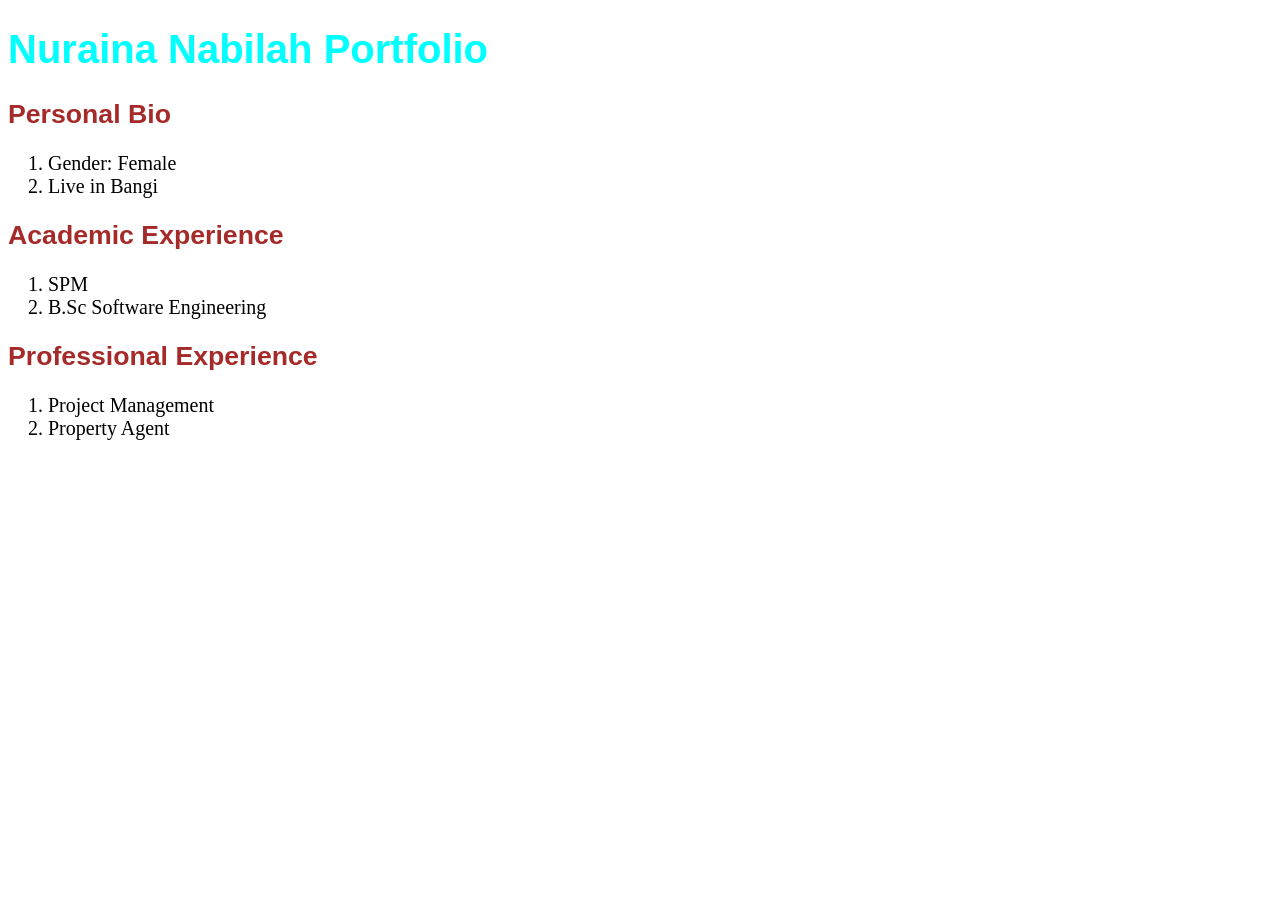
==== index.html @ b58f6f41 "style and work" ====
<!DOCTYPE html>
<html lang="en">

<head>
    <meta charset="UTF-8">
    <meta name="viewport" content="width=device-width, initial-scale=1.0">
    <title>Document</title>

    <link rel="stylesheet" href="style.css">
</head>

<body>
    <h1>Nuraina Nabilah Portfolio</h1>

    <h2>Personal Bio</h2>
    <ol>
        <li>Gender: Female</li>
        <li>Live in Bangi</li>
    </ol>

    <h2>Academic Experience</h2>
    <ol>
        <li>SPM</li>
        <li>B.Sc Software Engineering</li>
    </ol>

    <h2>Professional Experience</h2>
    <ol>
        <li>Project Management</li>
        <li>Property Agent</li>
    </ol>
</body>

</html>
---- style.css ----
body * {
    font-family: 'Times New Roman', Times, serif;
    font-size: 15pt;
}

h1 {
    font-family: 'Franklin Gothic Medium', 'Arial Narrow', Arial, sans-serif;
    font-size: 30pt;
    color: aqua;
}

h2 {
    font-family: 'Franklin Gothic Medium', 'Arial Narrow', Arial, sans-serif;
    font-size: 20pt;
    color: brown;
}
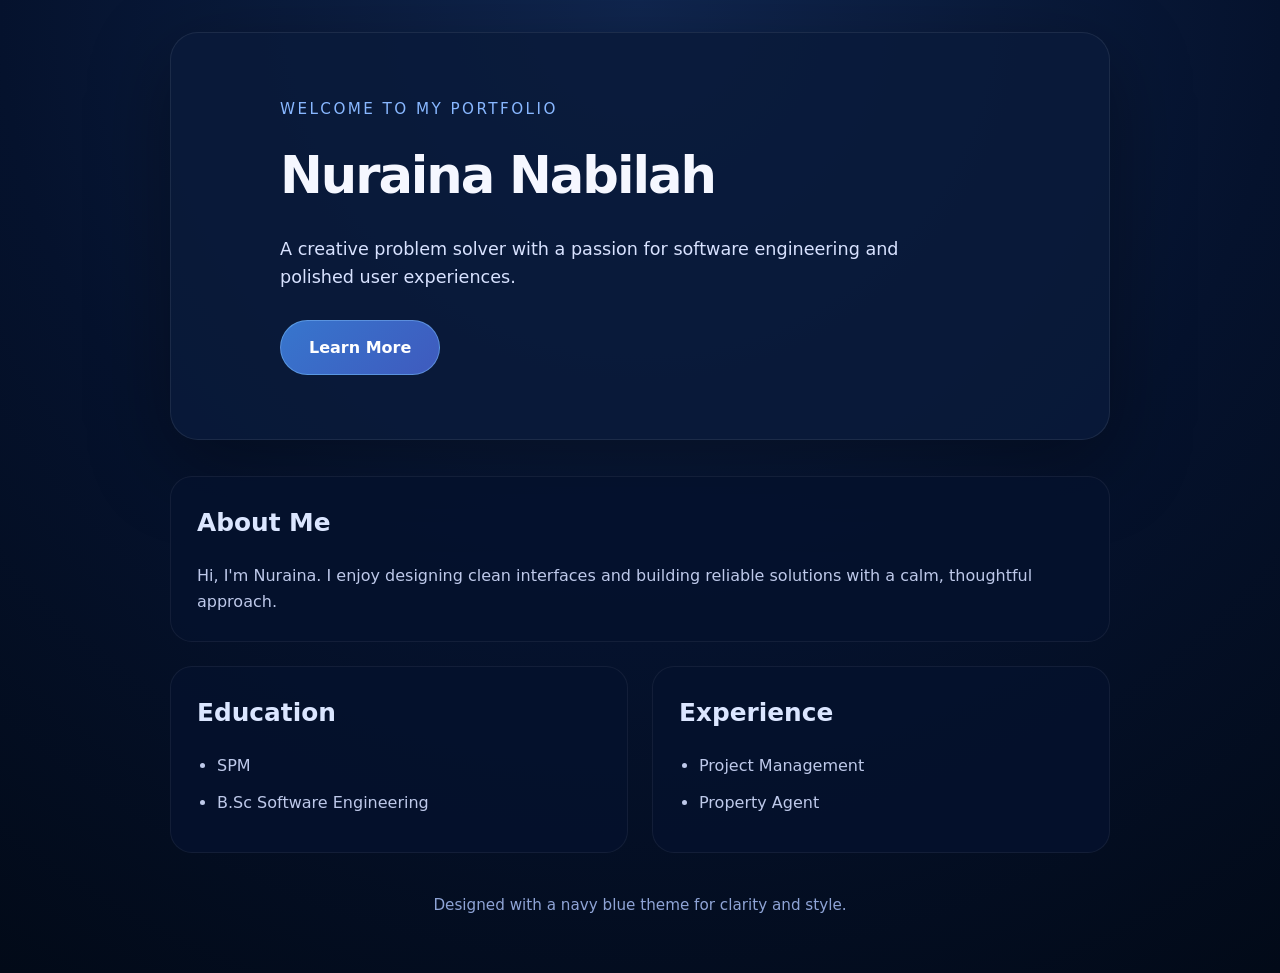
==== commit 28903e8c: "blue theme" ====
--- a/index.html
+++ b/index.html
@@ -4,31 +4,48 @@
 <head>
     <meta charset="UTF-8">
     <meta name="viewport" content="width=device-width, initial-scale=1.0">
-    <title>Document</title>
-
+    <title>Nuraina Nabilah Portfolio</title>
     <link rel="stylesheet" href="style.css">
 </head>
 
 <body>
-    <h1>Nuraina Nabilah Portfolio</h1>
+    <div class="page-wrapper">
+        <header class="hero">
+            <div class="hero-content">
+                <p class="eyebrow">Welcome to my portfolio</p>
+                <h1>Nuraina Nabilah</h1>
+                <p class="hero-copy">A creative problem solver with a passion for software engineering and polished user experiences.</p>
+                <a href="#about" class="button">Learn More</a>
+            </div>
+        </header>
 
-    <h2>Personal Bio</h2>
-    <ol>
-        <li>Gender: Female</li>
-        <li>Live in Bangi</li>
-    </ol>
+        <main class="content">
+            <section id="about" class="card">
+                <h2>About Me</h2>
+                <p>Hi, I'm Nuraina. I enjoy designing clean interfaces and building reliable solutions with a calm, thoughtful approach.</p>
+            </section>
 
-    <h2>Academic Experience</h2>
-    <ol>
-        <li>SPM</li>
-        <li>B.Sc Software Engineering</li>
-    </ol>
+            <section class="card">
+                <h2>Education</h2>
+                <ul>
+                    <li>SPM</li>
+                    <li>B.Sc Software Engineering</li>
+                </ul>
+            </section>
 
-    <h2>Professional Experience</h2>
-    <ol>
-        <li>Project Management</li>
-        <li>Property Agent</li>
-    </ol>
+            <section class="card">
+                <h2>Experience</h2>
+                <ul>
+                    <li>Project Management</li>
+                    <li>Property Agent</li>
+                </ul>
+            </section>
+        </main>
+
+        <footer class="footer">
+            <p>Designed with a navy blue theme for clarity and style.</p>
+        </footer>
+    </div>
 </body>
 
 </html>
--- a/style.css
+++ b/style.css
@@ -1,16 +1,136 @@
-body * {
-    font-family: 'Times New Roman', Times, serif;
-    font-size: 15pt;
+/* Global styles */
+:root {
+    color-scheme: dark;
+    color: #f5f7ff;
+    background: #05122d;
+    font-family: Inter, system-ui, -apple-system, BlinkMacSystemFont, 'Segoe UI', sans-serif;
+}
+
+* {
+    box-sizing: border-box;
+}
+
+body {
+    margin: 0;
+    min-height: 100vh;
+    background: radial-gradient(circle at top, #10264f 0%, #05122d 55%, #020a18 100%);
+    color: #e8eefc;
+    line-height: 1.6;
+}
+
+a {
+    color: #82c7ff;
+    text-decoration: none;
+}
+
+a:hover {
+    text-decoration: underline;
+}
+
+.page-wrapper {
+    max-width: 980px;
+    margin: 0 auto;
+    padding: 32px 20px 40px;
+}
+
+.hero {
+    padding: 64px 28px;
+    border: 1px solid rgba(255, 255, 255, 0.08);
+    border-radius: 28px;
+    background: rgba(10, 27, 58, 0.85);
+    box-shadow: 0 24px 80px rgba(0, 0, 0, 0.35);
+}
+
+.hero-content {
+    max-width: 720px;
+    margin: 0 auto;
+}
+
+.eyebrow {
+    margin: 0 0 14px;
+    color: #88b7ff;
+    font-size: 0.95rem;
+    letter-spacing: 0.16em;
+    text-transform: uppercase;
 }
 
 h1 {
-    font-family: 'Franklin Gothic Medium', 'Arial Narrow', Arial, sans-serif;
-    font-size: 30pt;
-    color: aqua;
+    margin: 0 0 18px;
+    font-size: clamp(2.8rem, 4vw, 4.5rem);
+    letter-spacing: -0.04em;
+    color: #f5f7ff;
 }
 
-h2 {
-    font-family: 'Franklin Gothic Medium', 'Arial Narrow', Arial, sans-serif;
-    font-size: 20pt;
-    color: brown;
-}+.hero-copy {
+    margin: 0 0 28px;
+    max-width: 680px;
+    font-size: 1.1rem;
+    color: #d8e2ff;
+}
+
+.button {
+    display: inline-block;
+    padding: 14px 28px;
+    border-radius: 999px;
+    border: 1px solid rgba(130, 199, 255, 0.45);
+    background: linear-gradient(135deg, rgba(58, 123, 213, 0.95), rgba(66, 94, 197, 0.95));
+    color: white;
+    font-weight: 600;
+    transition: transform 0.2s ease, box-shadow 0.2s ease;
+}
+
+.button:hover {
+    transform: translateY(-1px);
+    box-shadow: 0 16px 32px rgba(27, 102, 185, 0.25);
+}
+
+.content {
+    display: grid;
+    gap: 24px;
+    margin-top: 36px;
+}
+
+.card {
+    padding: 26px;
+    border-radius: 22px;
+    background: rgba(5, 18, 45, 0.88);
+    border: 1px solid rgba(255, 255, 255, 0.06);
+}
+
+.card h2 {
+    margin-top: 0;
+    color: #dbe6ff;
+    font-size: 1.55rem;
+}
+
+.card p,
+.card ul {
+    margin: 14px 0 0;
+    color: #bec9ea;
+    font-size: 1rem;
+}
+
+.card ul {
+    padding-left: 1.25rem;
+}
+
+.card li {
+    margin-bottom: 0.7rem;
+}
+
+.footer {
+    margin-top: 40px;
+    text-align: center;
+    color: #8fa4d6;
+    font-size: 0.95rem;
+}
+
+@media (min-width: 760px) {
+    .content {
+        grid-template-columns: repeat(2, minmax(0, 1fr));
+    }
+
+    .content .card:nth-child(1) {
+        grid-column: span 2;
+    }
+}
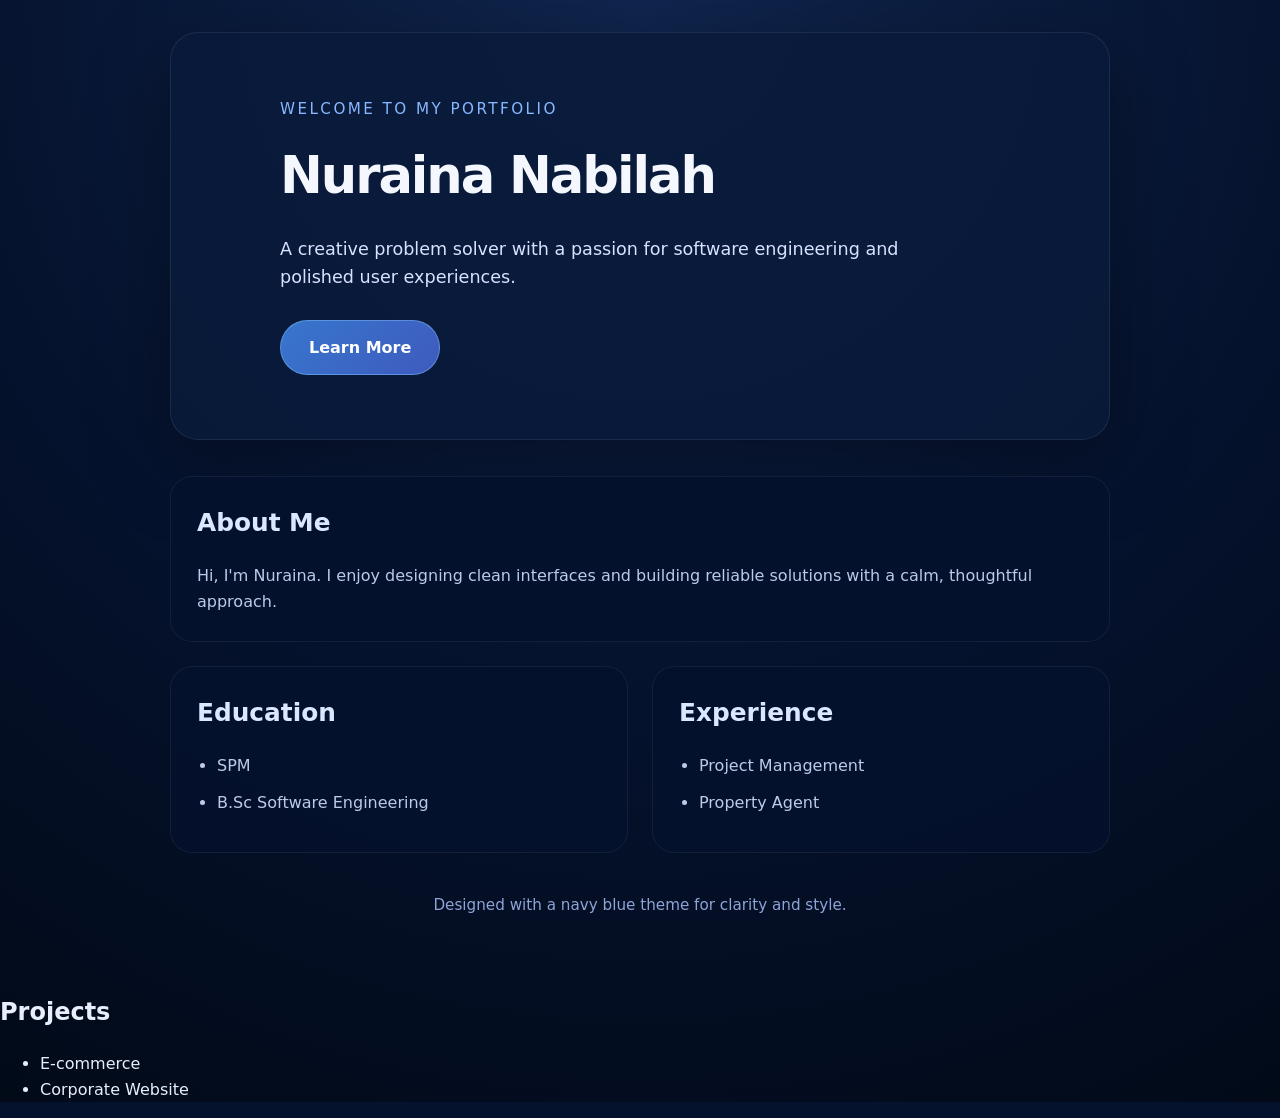
==== commit b5efdaec: "new commit" ====
--- a/index.html
+++ b/index.html
@@ -14,7 +14,8 @@
             <div class="hero-content">
                 <p class="eyebrow">Welcome to my portfolio</p>
                 <h1>Nuraina Nabilah</h1>
-                <p class="hero-copy">A creative problem solver with a passion for software engineering and polished user experiences.</p>
+                <p class="hero-copy">A creative problem solver with a passion for software engineering and polished user
+                    experiences.</p>
                 <a href="#about" class="button">Learn More</a>
             </div>
         </header>
@@ -22,7 +23,8 @@
         <main class="content">
             <section id="about" class="card">
                 <h2>About Me</h2>
-                <p>Hi, I'm Nuraina. I enjoy designing clean interfaces and building reliable solutions with a calm, thoughtful approach.</p>
+                <p>Hi, I'm Nuraina. I enjoy designing clean interfaces and building reliable solutions with a calm,
+                    thoughtful approach.</p>
             </section>
 
             <section class="card">
@@ -46,6 +48,11 @@
             <p>Designed with a navy blue theme for clarity and style.</p>
         </footer>
     </div>
+    <h2>Projects</h2>
+    <ul>
+        <li>E-commerce</li>
+        <li>Corporate Website</li>
+    </ul>
 </body>
 
 </html>
--- a/style.css
+++ b/style.css
@@ -133,4 +133,4 @@
     .content .card:nth-child(1) {
         grid-column: span 2;
     }
-}
+}
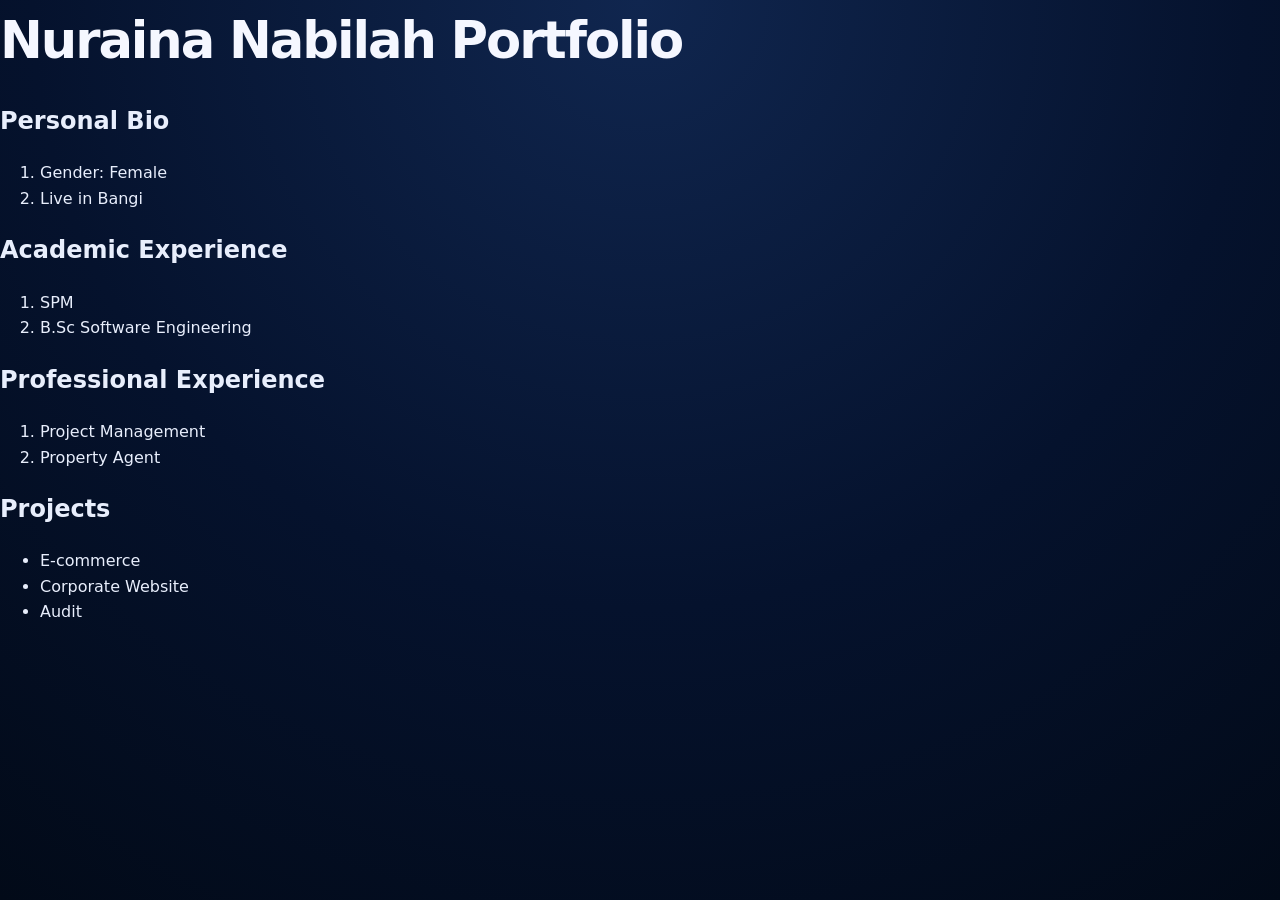
==== commit ddc18c86: "projects" ====
--- a/index.html
+++ b/index.html
@@ -4,54 +4,36 @@
 <head>
     <meta charset="UTF-8">
     <meta name="viewport" content="width=device-width, initial-scale=1.0">
-    <title>Nuraina Nabilah Portfolio</title>
+    <title>Document</title>
+
     <link rel="stylesheet" href="style.css">
 </head>
 
 <body>
-    <div class="page-wrapper">
-        <header class="hero">
-            <div class="hero-content">
-                <p class="eyebrow">Welcome to my portfolio</p>
-                <h1>Nuraina Nabilah</h1>
-                <p class="hero-copy">A creative problem solver with a passion for software engineering and polished user
-                    experiences.</p>
-                <a href="#about" class="button">Learn More</a>
-            </div>
-        </header>
+    <h1>Nuraina Nabilah Portfolio</h1>
 
-        <main class="content">
-            <section id="about" class="card">
-                <h2>About Me</h2>
-                <p>Hi, I'm Nuraina. I enjoy designing clean interfaces and building reliable solutions with a calm,
-                    thoughtful approach.</p>
-            </section>
+    <h2>Personal Bio</h2>
+    <ol>
+        <li>Gender: Female</li>
+        <li>Live in Bangi</li>
+    </ol>
 
-            <section class="card">
-                <h2>Education</h2>
-                <ul>
-                    <li>SPM</li>
-                    <li>B.Sc Software Engineering</li>
-                </ul>
-            </section>
+    <h2>Academic Experience</h2>
+    <ol>
+        <li>SPM</li>
+        <li>B.Sc Software Engineering</li>
+    </ol>
 
-            <section class="card">
-                <h2>Experience</h2>
-                <ul>
-                    <li>Project Management</li>
-                    <li>Property Agent</li>
-                </ul>
-            </section>
-        </main>
-
-        <footer class="footer">
-            <p>Designed with a navy blue theme for clarity and style.</p>
-        </footer>
-    </div>
+    <h2>Professional Experience</h2>
+    <ol>
+        <li>Project Management</li>
+        <li>Property Agent</li>
+    </ol>
     <h2>Projects</h2>
     <ul>
         <li>E-commerce</li>
         <li>Corporate Website</li>
+        <li>Audit</li>
     </ul>
 </body>
 
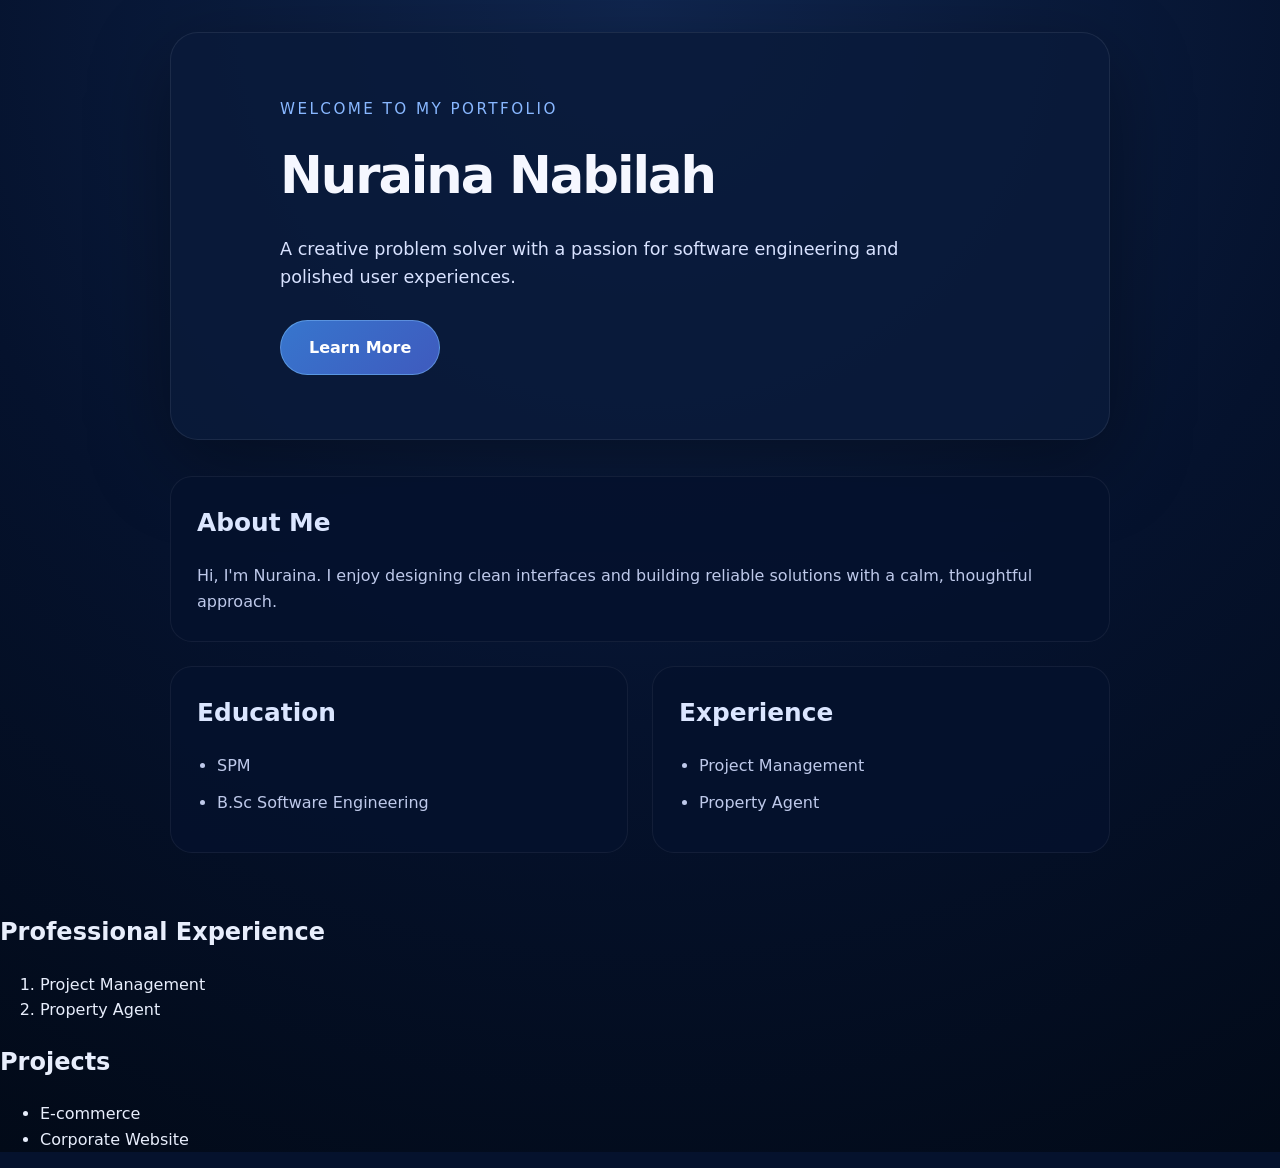
==== commit 36d74e05: "merge and resolved" ====
--- a/index.html
+++ b/index.html
@@ -4,26 +4,49 @@
 <head>
     <meta charset="UTF-8">
     <meta name="viewport" content="width=device-width, initial-scale=1.0">
-    <title>Document</title>
-
+    <title>Nuraina Nabilah Portfolio</title>
     <link rel="stylesheet" href="style.css">
 </head>
 
 <body>
-    <h1>Nuraina Nabilah Portfolio</h1>
+    <div class="page-wrapper">
+        <header class="hero">
+            <div class="hero-content">
+                <p class="eyebrow">Welcome to my portfolio</p>
+                <h1>Nuraina Nabilah</h1>
+                <p class="hero-copy">A creative problem solver with a passion for software engineering and polished user
+                    experiences.</p>
+                <a href="#about" class="button">Learn More</a>
+            </div>
+        </header>
 
-    <h2>Personal Bio</h2>
-    <ol>
-        <li>Gender: Female</li>
-        <li>Live in Bangi</li>
-    </ol>
+        <main class="content">
+            <section id="about" class="card">
+                <h2>About Me</h2>
+                <p>Hi, I'm Nuraina. I enjoy designing clean interfaces and building reliable solutions with a calm,
+                    thoughtful approach.</p>
+            </section>
 
-    <h2>Academic Experience</h2>
-    <ol>
-        <li>SPM</li>
-        <li>B.Sc Software Engineering</li>
-    </ol>
+            <section class="card">
+                <h2>Education</h2>
+                <ul>
+                    <li>SPM</li>
+                    <li>B.Sc Software Engineering</li>
+                </ul>
+            </section>
 
+            <section class="card">
+                <h2>Experience</h2>
+                <ul>
+                    <li>Project Management</li>
+                    <li>Property Agent</li>
+                </ul>
+            </section>
+
+
+        </main>
+
+    </div>
     <h2>Professional Experience</h2>
     <ol>
         <li>Project Management</li>
@@ -33,7 +56,6 @@
     <ul>
         <li>E-commerce</li>
         <li>Corporate Website</li>
-        <li>Audit</li>
     </ul>
 </body>
 
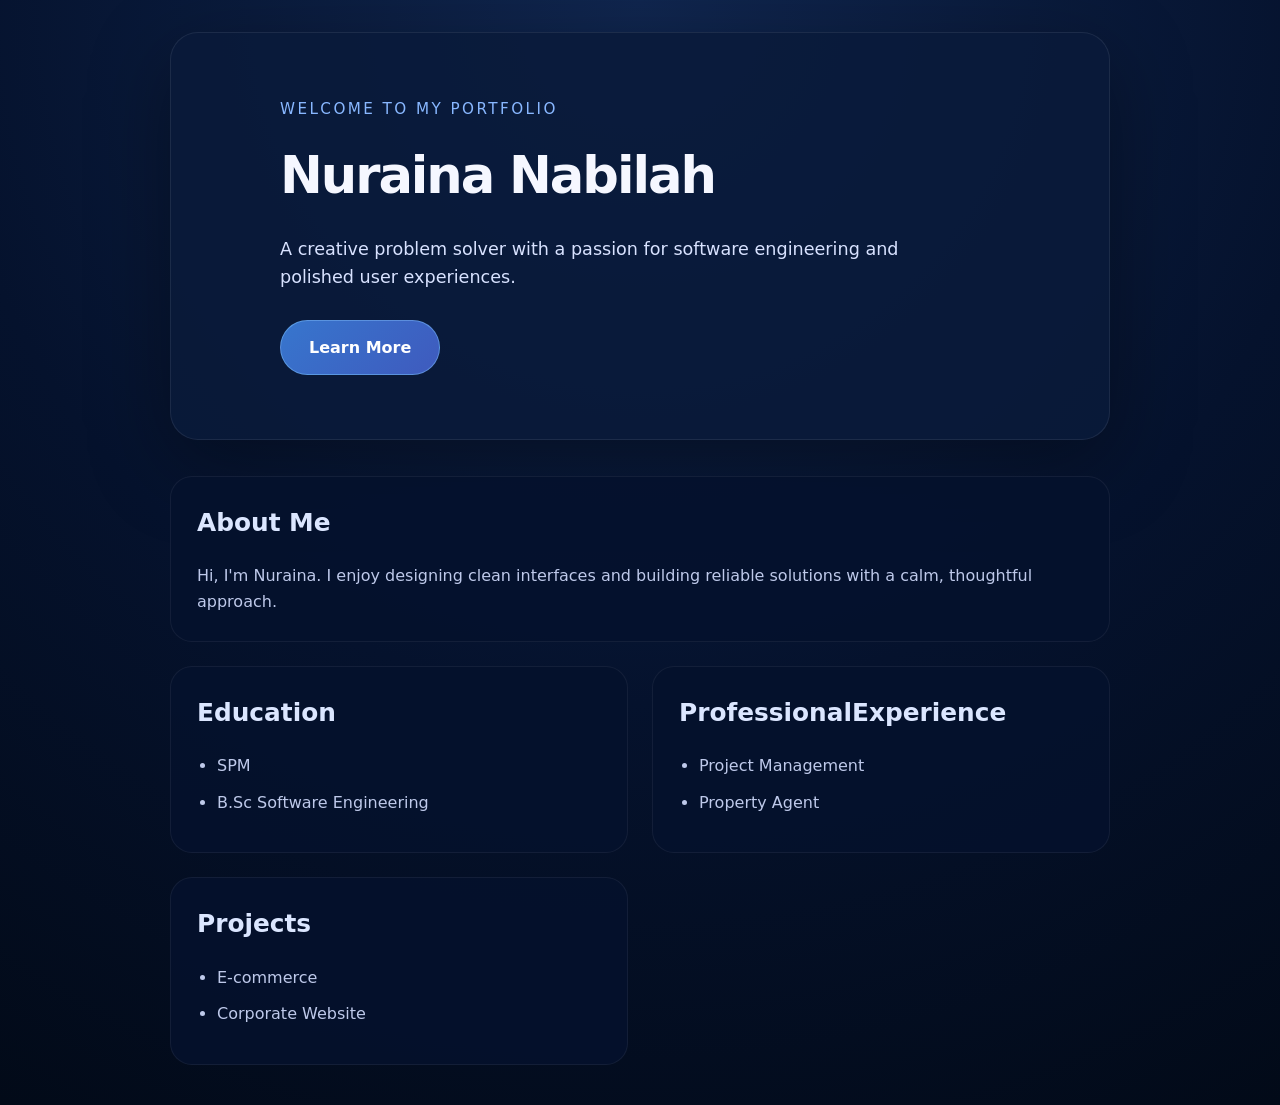
==== commit d386a86b: "Fix style" ====
--- a/index.html
+++ b/index.html
@@ -36,27 +36,23 @@
             </section>
 
             <section class="card">
-                <h2>Experience</h2>
+                <h2>ProfessionalExperience</h2>
                 <ul>
                     <li>Project Management</li>
                     <li>Property Agent</li>
                 </ul>
             </section>
 
+            <section class="card">
+                <h2>Projects</h2>
+                <ul>
+                    <li>E-commerce</li>
+                    <li>Corporate Website</li>
+                </ul>
+            </section>
+        </main>
+    </div>
 
-        </main>
-
-    </div>
-    <h2>Professional Experience</h2>
-    <ol>
-        <li>Project Management</li>
-        <li>Property Agent</li>
-    </ol>
-    <h2>Projects</h2>
-    <ul>
-        <li>E-commerce</li>
-        <li>Corporate Website</li>
-    </ul>
 </body>
 
 </html>
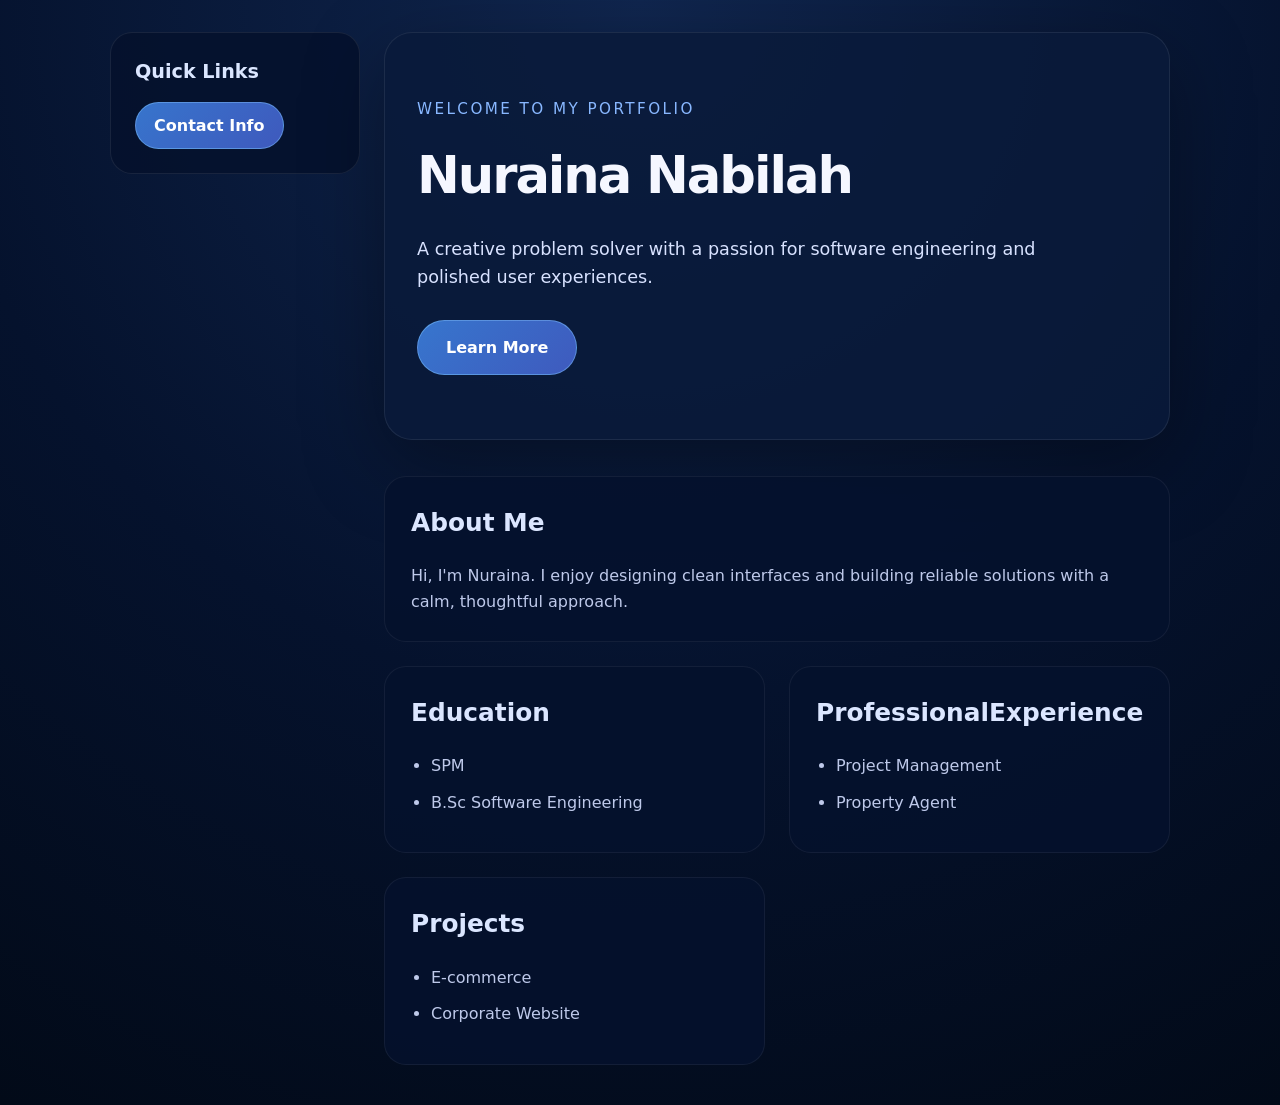
==== commit 05b64c5a: "Added sidebar, links to contact info" ====
--- a/index.html
+++ b/index.html
@@ -10,47 +10,55 @@
 
 <body>
     <div class="page-wrapper">
-        <header class="hero">
-            <div class="hero-content">
-                <p class="eyebrow">Welcome to my portfolio</p>
-                <h1>Nuraina Nabilah</h1>
-                <p class="hero-copy">A creative problem solver with a passion for software engineering and polished user
-                    experiences.</p>
-                <a href="#about" class="button">Learn More</a>
-            </div>
-        </header>
+        <aside class="sidebar">
+            <h2>Quick Links</h2>
+            <a href="contact-info.html" class="sidebar-button">Contact Info</a>
+        </aside>
 
-        <main class="content">
-            <section id="about" class="card">
-                <h2>About Me</h2>
-                <p>Hi, I'm Nuraina. I enjoy designing clean interfaces and building reliable solutions with a calm,
-                    thoughtful approach.</p>
-            </section>
+        <div class="main-column">
+            <header class="hero">
+                <div class="hero-content">
+                    <p class="eyebrow">Welcome to my portfolio</p>
+                    <h1>Nuraina Nabilah</h1>
+                    <p class="hero-copy">A creative problem solver with a passion for software engineering and polished user
+                        experiences.</p>
+                    <a href="#about" class="button">Learn More</a>
+                </div>
+            </header>
 
-            <section class="card">
-                <h2>Education</h2>
-                <ul>
-                    <li>SPM</li>
-                    <li>B.Sc Software Engineering</li>
-                </ul>
-            </section>
+            <main class="content">
+                <section id="about" class="card">
+                    <h2>About Me</h2>
+                    <p>Hi, I'm Nuraina. I enjoy designing clean interfaces and building reliable solutions with a calm,
+                        thoughtful approach.</p>
+                </section>
 
-            <section class="card">
-                <h2>ProfessionalExperience</h2>
-                <ul>
-                    <li>Project Management</li>
-                    <li>Property Agent</li>
-                </ul>
-            </section>
+                <section class="card">
+                    <h2>Education</h2>
+                    <ul>
+                        <li>SPM</li>
+                        <li>B.Sc Software Engineering</li>
+                    </ul>
+                </section>
 
-            <section class="card">
-                <h2>Projects</h2>
-                <ul>
-                    <li>E-commerce</li>
-                    <li>Corporate Website</li>
-                </ul>
-            </section>
-        </main>
+                <section class="card">
+                    <h2>ProfessionalExperience</h2>
+                    <ul>
+                        <li>Project Management</li>
+                        <li>Property Agent</li>
+                    </ul>
+                </section>
+
+                <section class="card">
+                    <h2>Projects</h2>
+                    <ul>
+                        <li>E-commerce</li>
+                        <li>Corporate Website</li>
+                    </ul>
+                </section>
+
+            </main>
+        </div>
     </div>
 
 </body>
--- a/style.css
+++ b/style.css
@@ -28,9 +28,61 @@
 }
 
 .page-wrapper {
-    max-width: 980px;
+    max-width: 1100px;
     margin: 0 auto;
     padding: 32px 20px 40px;
+    display: grid;
+    gap: 24px;
+}
+
+.sidebar {
+    padding: 24px;
+    border-radius: 22px;
+    background: rgba(5, 18, 45, 0.88);
+    border: 1px solid rgba(255, 255, 255, 0.08);
+    height: fit-content;
+}
+
+.sidebar h2 {
+    margin: 0 0 14px;
+    color: #dbe6ff;
+    font-size: 1.2rem;
+}
+
+.sidebar-button {
+    display: inline-block;
+    padding: 10px 18px;
+    border-radius: 999px;
+    border: 1px solid rgba(130, 199, 255, 0.45);
+    background: linear-gradient(135deg, rgba(58, 123, 213, 0.95), rgba(66, 94, 197, 0.95));
+    color: #ffffff;
+    font-weight: 600;
+    transition: transform 0.2s ease, box-shadow 0.2s ease;
+}
+
+.sidebar-button:hover {
+    text-decoration: none;
+    transform: translateY(-1px);
+    box-shadow: 0 12px 24px rgba(27, 102, 185, 0.25);
+}
+
+.main-column {
+    min-width: 0;
+}
+
+.single-page-layout {
+    max-width: 760px;
+}
+
+.contact-main h1 {
+    margin: 0 0 14px;
+    font-size: clamp(2rem, 4vw, 2.6rem);
+    color: #f5f7ff;
+}
+
+.contact-main ul {
+    margin: 0 0 24px;
+    padding-left: 1.25rem;
 }
 
 .hero {
@@ -126,6 +178,15 @@
 }
 
 @media (min-width: 760px) {
+    .page-wrapper {
+        grid-template-columns: 250px minmax(0, 1fr);
+        align-items: start;
+    }
+
+    .single-page-layout {
+        grid-template-columns: minmax(0, 1fr);
+    }
+
     .content {
         grid-template-columns: repeat(2, minmax(0, 1fr));
     }
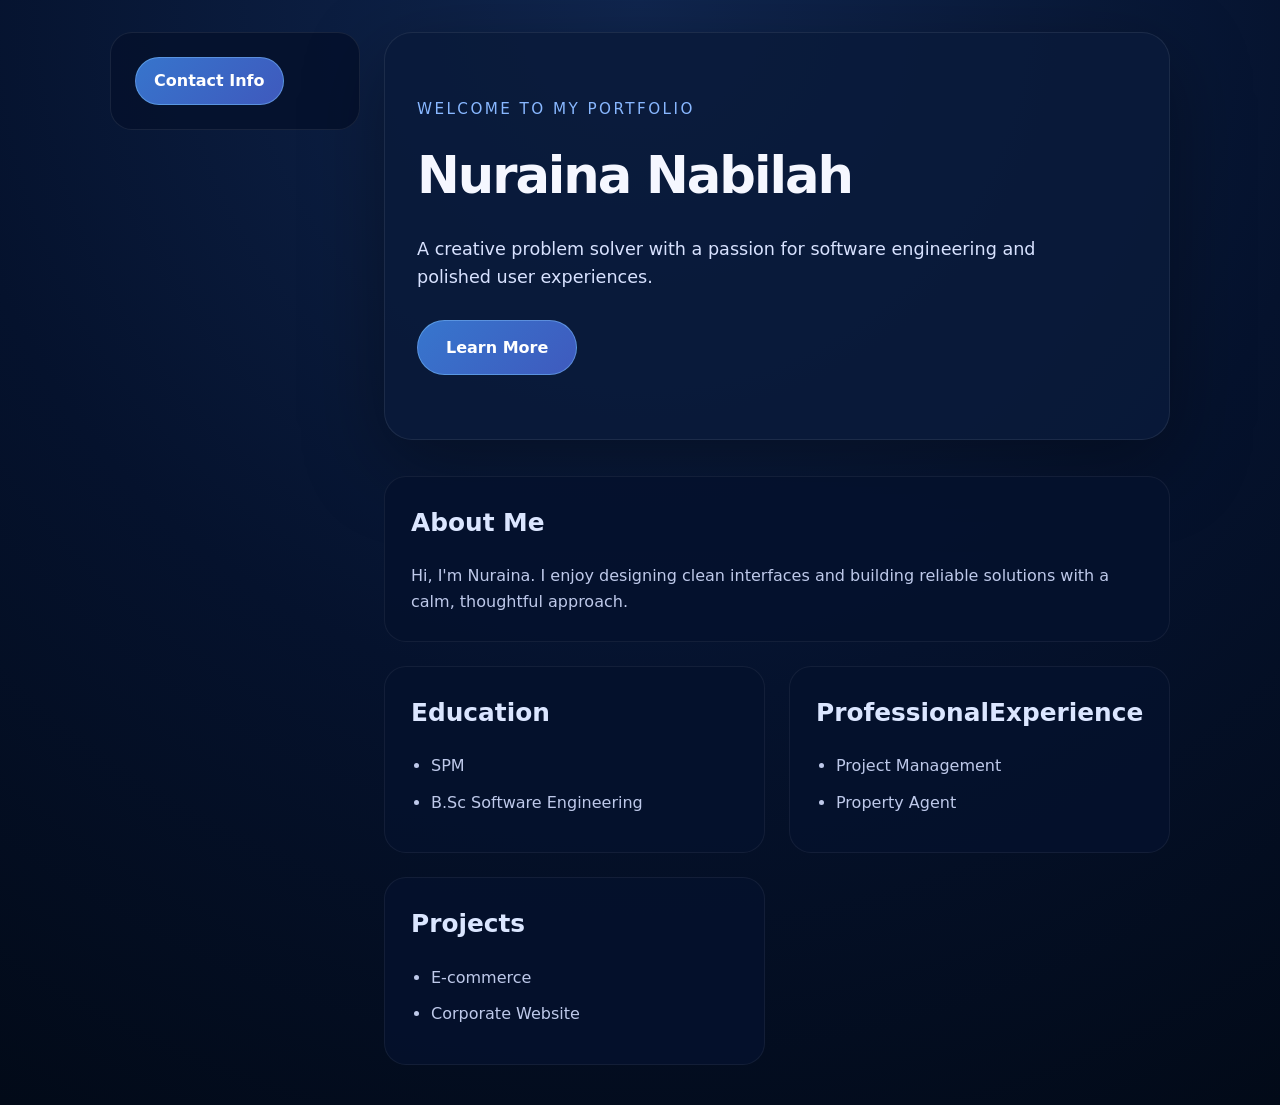
==== commit 364ad7e7: "#2 edited sidebar" ====
--- a/index.html
+++ b/index.html
@@ -11,7 +11,6 @@
 <body>
     <div class="page-wrapper">
         <aside class="sidebar">
-            <h2>Quick Links</h2>
             <a href="contact-info.html" class="sidebar-button">Contact Info</a>
         </aside>
 
